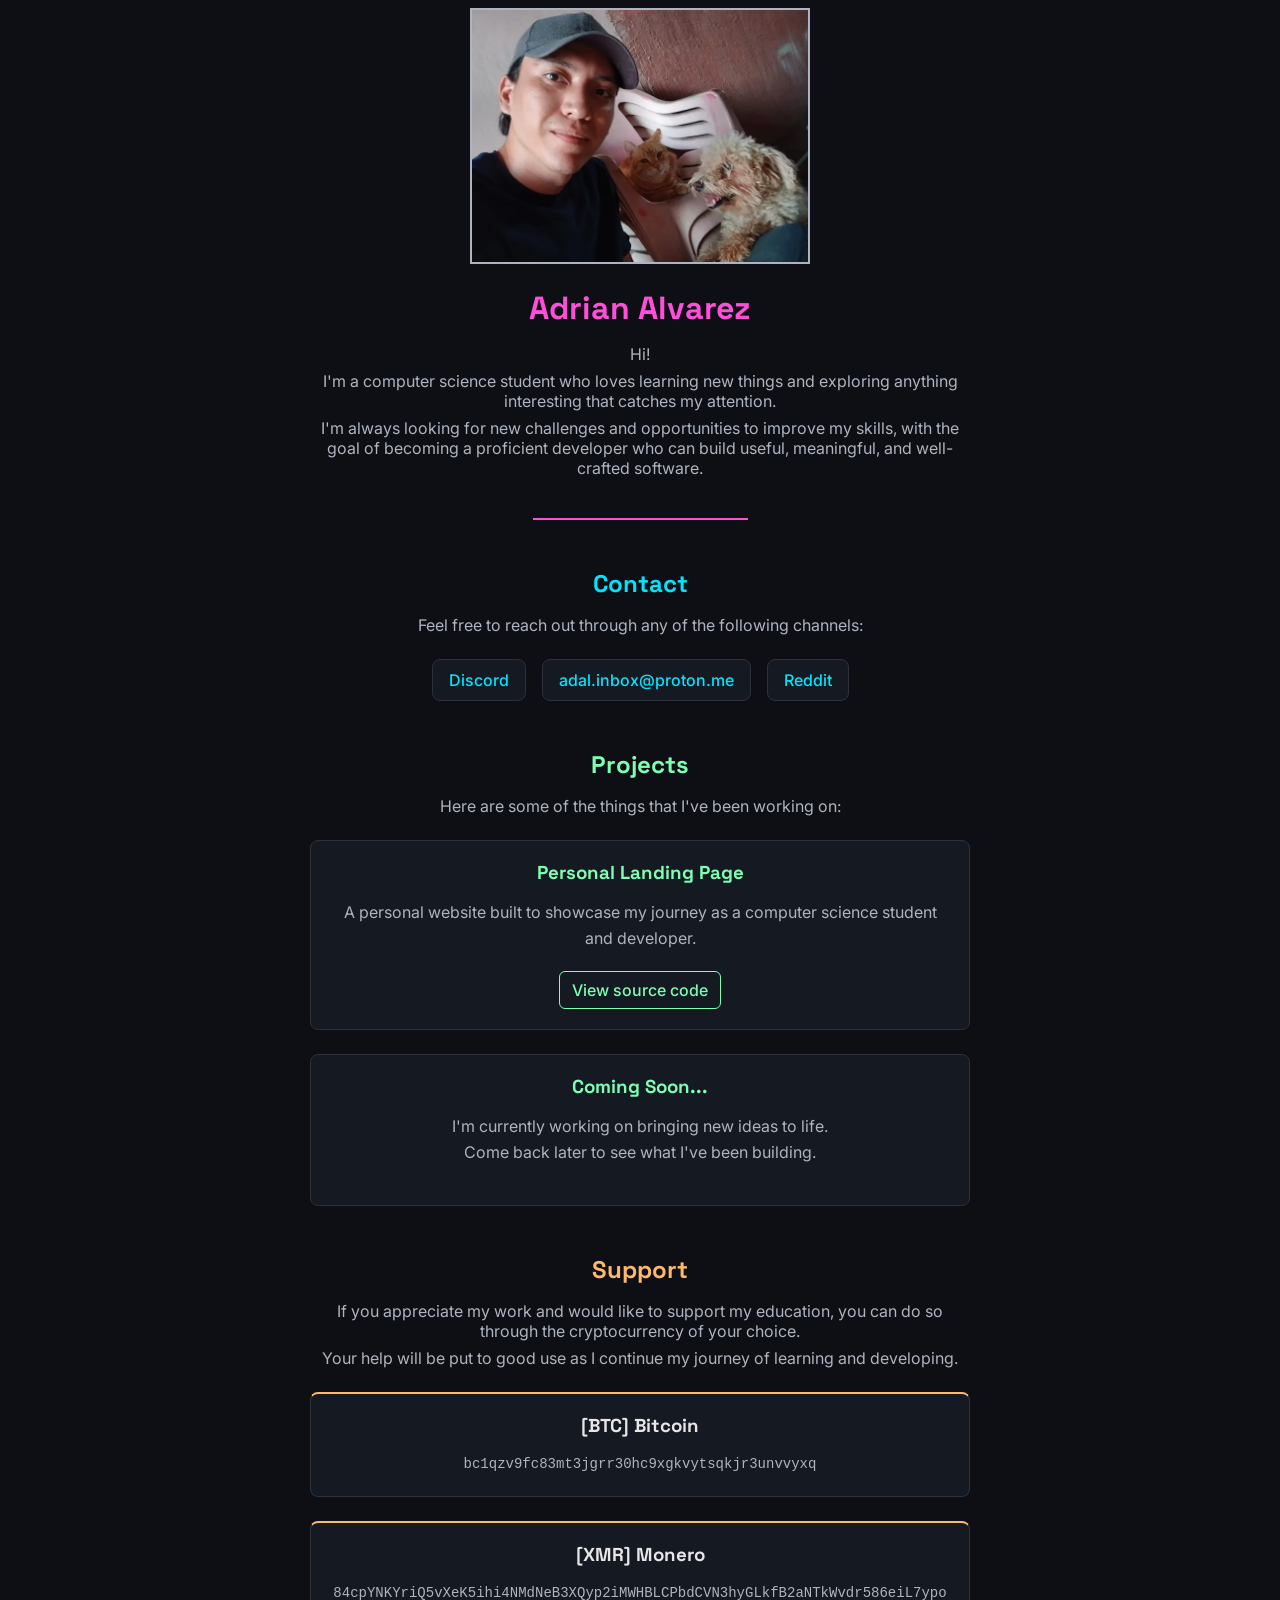
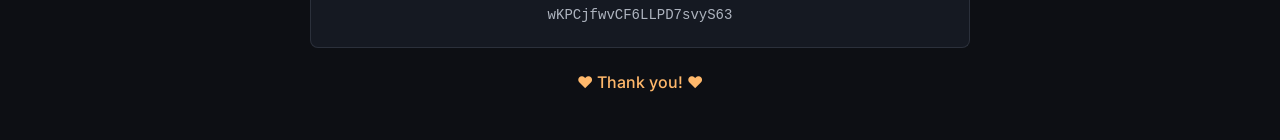
==== index.html @ d69be29f "Polish page content and styling" ====
<!DOCTYPE html>
<html lang="en">
<head>
    <meta charset="UTF-8">
    <meta name="viewport" content="width=device-width, initial-scale=1.0">
    <title>Adrian Alvarez | CS Student</title>
    <meta
        name="description"
        content="I'm Adrian Alvarez, a computer science student passionate about
        learning and building good software."
    >
    <link
        href="https://fonts.googleapis.com/css2?family=Inter:wght@400;500&family=Space+Grotesk:wght@500;600&display=swap"
        rel="stylesheet"
    >
    <link rel="stylesheet" href="./style.css">
</head>
<body>
    <main>
        <header>
            <img
                src="./images/me-ori-and-bobi.webp"
                alt="A photo of me hanging out with my cat and dog."
                width="680"
                height="510"
            >

            <h1>Adrian Alvarez</h1>

            <p class="intro-text">
                <span>Hi!</span>
                
                <span>
                    I'm a computer science student who loves learning new things
                    and exploring anything interesting that catches my attention.
                </span>

                <span>
                    I'm always looking for new challenges and opportunities to
                    improve my skills, with the goal of becoming a proficient
                    developer who can build useful, meaningful, and well-crafted
                    software.
                </span>
            </p>
        </header>

        <hr>

        <section class="contact">
            <h2>Contact</h2>

            <p>Feel free to reach out through any of the following channels:</p>

            <ul>
                <li>
                    <a
                        href="https://discord.com/users/1548171930622758974"
                        target="_blank"
                        rel="noopener noreferrer"
                    >
                        Discord
                    </a>
                </li>
                <li><a href="mailto:adal.inbox@proton.me">adal.inbox@proton.me</a></li>
                <li>
                    <a
                        href="https://www.reddit.com/user/adal0001/"
                        target="_blank"
                        rel="noopener noreferrer"
                    >
                        Reddit
                    </a>
                </li>
            </ul>
        </section>

        <section class="projects">
            <h2>Projects</h2>

            <p>Here are some of the things that I've been working on:</p>

            <article class="project-card">
                <h3>Personal Landing Page</h3>

                <p>
                    A personal website built to showcase my journey as a
                    computer science student and developer.
                </p>

                <a
                    href="https://github.com/adal001/personal-landing-page"
                    target="_blank"
                    rel="noopener noreferrer"
                >
                    View source code
                </a>
            </article>

            <article class="project-card">
                <h3>Coming Soon...</h3>

                <p>
                    I'm currently working on bringing new ideas to life.<br>
                    Come back later to see what I've been building.
                </p>
            </article>
        </section>

        <section class="support">
            <h2>Support</h2>

            <p class="support-text">
                <span>
                    If you appreciate my work and would like to support my
                    education, you can do so through the cryptocurrency of your
                    choice.
                </span>
                
                <span>
                    Your help will be put to good use as I continue my journey
                    of learning and developing.
                </span>
            </p>

            <article class="support-card bitcoin-card">
                <h3>[BTC] Bitcoin</h3>
                <p>bc1qzv9fc83mt3jgrr30hc9xgkvytsqkjr3unvvyxq</p>
            </article>

            <article class="support-card monero-card">
                <h3>[XMR] Monero</h3>
                <p>84cpYNKYriQ5vXeK5ihi4NMdNeB3XQyp2iMWHBLCPbdCVN3hyGLkfB2aNTkWvdr586eiL7ypowKPCjfwvCF6LLPD7svyS63</p>
            </article>

            <p class="support-thanks">❤️ Thank you! ❤️</p>
        </section>
    </main>
</body>
</html>
---- style.css ----
/* Global styles */

* {
    box-sizing: border-box;
}

body {
    background-color: #0D0F14;
    color: #E6E6E6;
    font-family: "Inter", sans-serif;
}

img {
    width: 100%;
    max-width: 340px;
    height: auto;
    display: block;
    margin: 0 auto;
    border: 2px solid #AEB4BF;
}

header {
    max-width: 700px;
    margin: 0 auto;
    padding: 0 20px;
}

p {
    text-align: center;
    margin: 0 auto;
    color: #AEB4BF;
}

/* Paragraph spacing */

.intro-text span:not(:last-child),
.support-text span:not(:last-child) {
    display: block;
    margin-bottom: 7px;
}

/* Main heading */

h1 {
    text-align: center;
    color: #FF4FD8;
    font-family: "Space Grotesk", sans-serif;
    margin: 24px 0 16px;
}

hr {
    border: none;
    border-top: 2px solid #FF4FD8;
    max-width: 215px;
    margin: 40px auto;
}

/* Section layout */

section {
    margin: 48px auto;
    padding: 0 20px;
    max-width: 700px;
}

/* Section headings and their colors */

section h2,
section h3 {
    text-align: center;
    font-family: "Space Grotesk", sans-serif;
    color: #E6E6E6;
}

section h2 {
    margin: 0 0 16px;
}

.contact h2 {
    color: #00E5FF;
}

.projects h2 {
    color: #7CFFB2;
}

.support h2 {
    color: #FFB86B;
}

/* Contact list */

section ul {
    display: flex;
    justify-content: center;
    flex-wrap: wrap;
    gap: 16px;
    list-style: none;
    padding: 0;
    margin: 24px 0 0;
}

section li {
    padding: 10px 16px;
    background-color: #151922;
    border: 1px solid #2B303B;
    border-radius: 8px;
}

/* Shared links and hover effects */

section a {
    color: #00E5FF;
    text-decoration: none;
    font-weight: 500;
}

section a:hover,
section a:focus-visible {
    color: #FF4FD8;
}

section a:focus-visible {
    outline: 2px solid #FF4FD8;
    outline-offset: 4px;
}

/* Project cards */

.project-card {
    background-color: #151922;
    border: 1px solid #2B303B;
    border-radius: 8px;
    padding: 20px;
    margin-top: 24px;
}

.project-card h3 {
    margin-top: 0;
    margin-bottom: 16px;
    color: #7CFFB2;
}

.project-card p {
    margin-bottom: 20px;
    line-height: 1.6;
}

.project-card a {
    display: block;
    width: fit-content;
    margin: 0 auto;
    padding: 8px 12px;
    border: 1px solid #7CFFB2;
    border-radius: 6px;
    transition: background-color 0.2s, color 0.2s;
    color: #7CFFB2;
}

.project-card a:hover,
.project-card a:focus-visible {
    background-color: #7CFFB2;
    color: #0D0F14;
}

.project-card a:focus-visible {
    outline: 2px solid #7CFFB2;
    outline-offset: 4px;
}

/* Support cards */

.support-card {
    background-color: #151922;
    border: 1px solid #2B303B;
    border-radius: 8px;
    padding: 20px;
    margin-top: 24px;
}

.support-card h3 {
    margin-top: 0;
    margin-bottom: 16px;
}

.support-card p {
    line-height: 1.6;
    overflow-wrap: anywhere;
    font-family: monospace;
    font-size: 14px;
}

.bitcoin-card,
.monero-card {
    border-top: 2px solid #FFB86B;
}

.support-thanks {
    margin-top: 24px;
    color: #FFB86B;
    font-weight: 500;
}
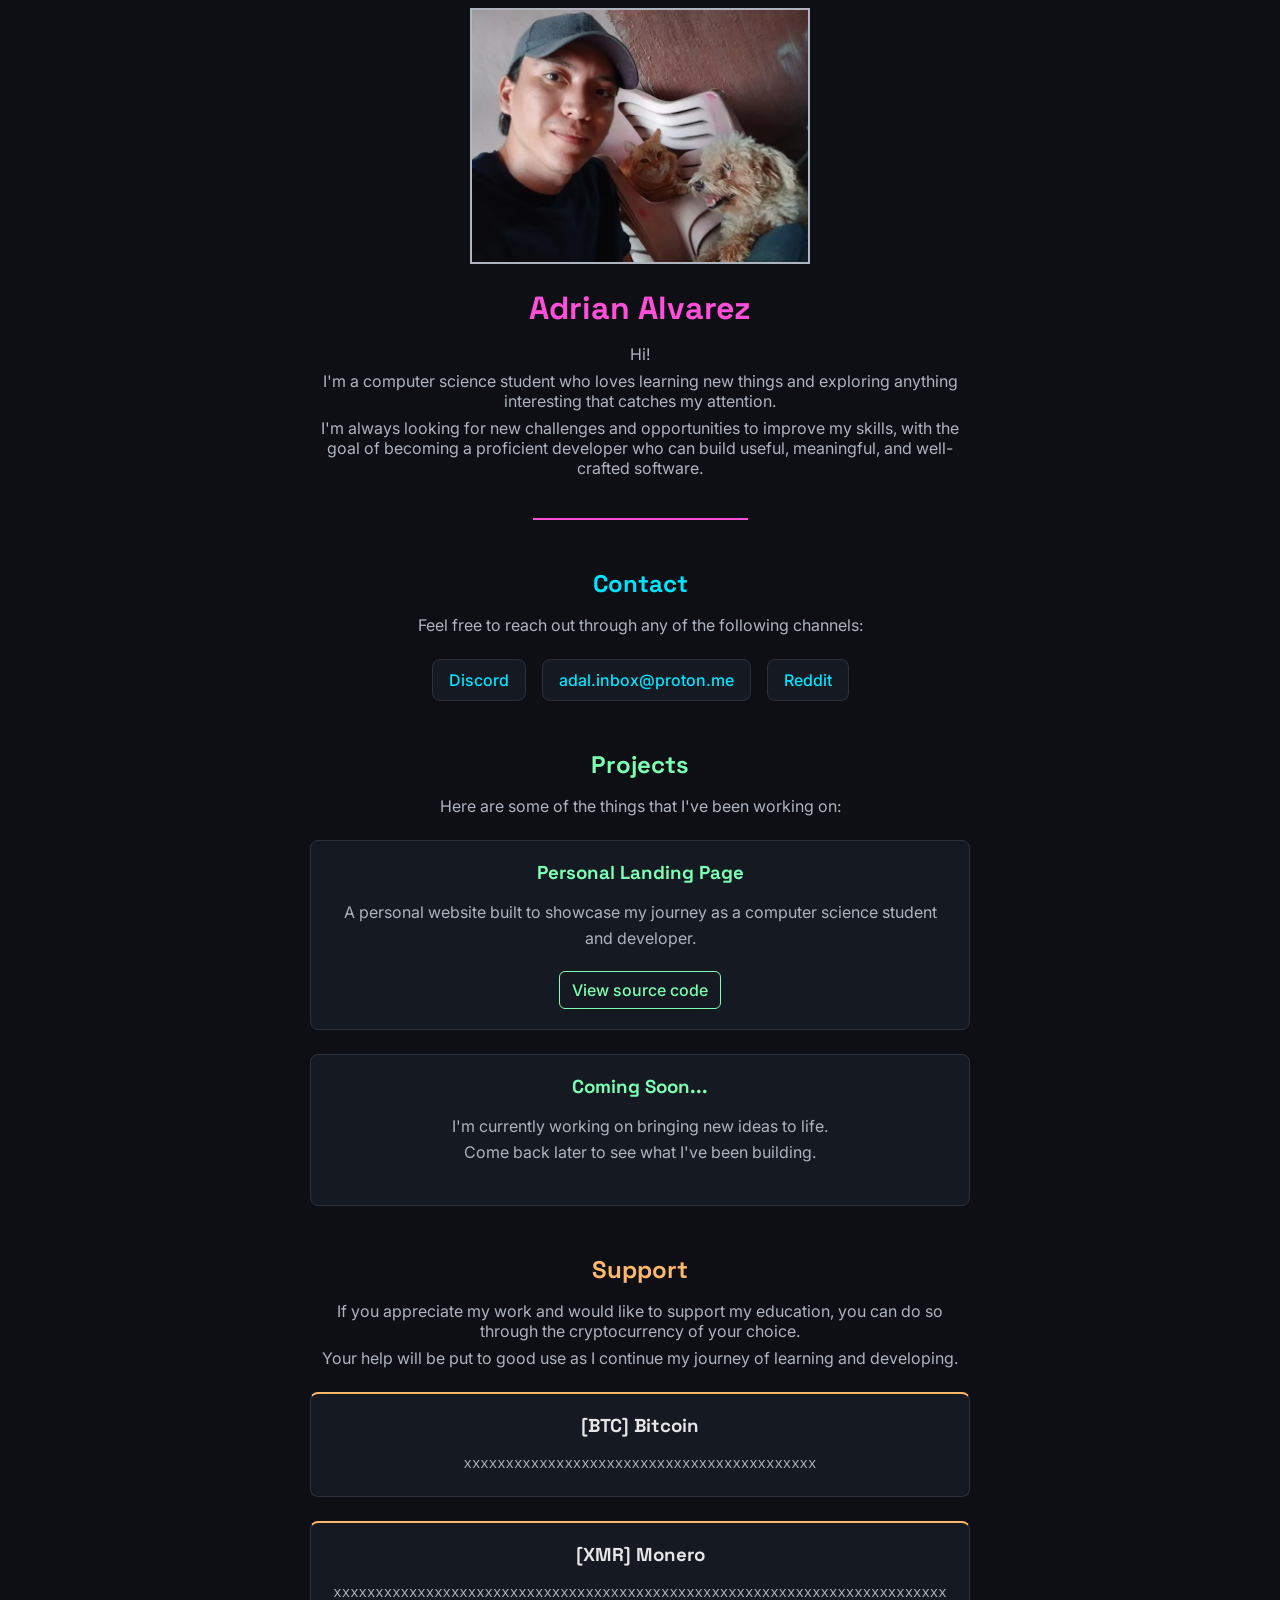
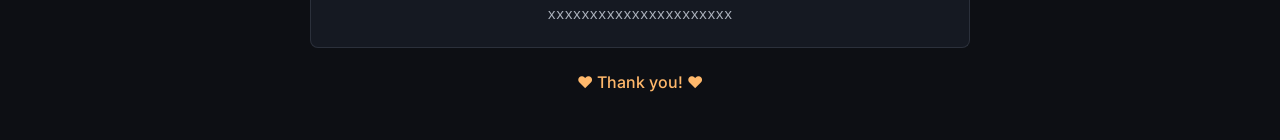
==== commit d5798334: "Replace wallet addresses with placeholders" ====
--- a/index.html
+++ b/index.html
@@ -124,12 +124,12 @@
 
             <article class="support-card bitcoin-card">
                 <h3>[BTC] Bitcoin</h3>
-                <p>bc1qzv9fc83mt3jgrr30hc9xgkvytsqkjr3unvvyxq</p>
+                <p>xxxxxxxxxxxxxxxxxxxxxxxxxxxxxxxxxxxxxxxxxx</p>
             </article>
 
             <article class="support-card monero-card">
                 <h3>[XMR] Monero</h3>
-                <p>84cpYNKYriQ5vXeK5ihi4NMdNeB3XQyp2iMWHBLCPbdCVN3hyGLkfB2aNTkWvdr586eiL7ypowKPCjfwvCF6LLPD7svyS63</p>
+                <p>xxxxxxxxxxxxxxxxxxxxxxxxxxxxxxxxxxxxxxxxxxxxxxxxxxxxxxxxxxxxxxxxxxxxxxxxxxxxxxxxxxxxxxxxxxxxxxx</p>
             </article>
 
             <p class="support-thanks">❤️ Thank you! ❤️</p>
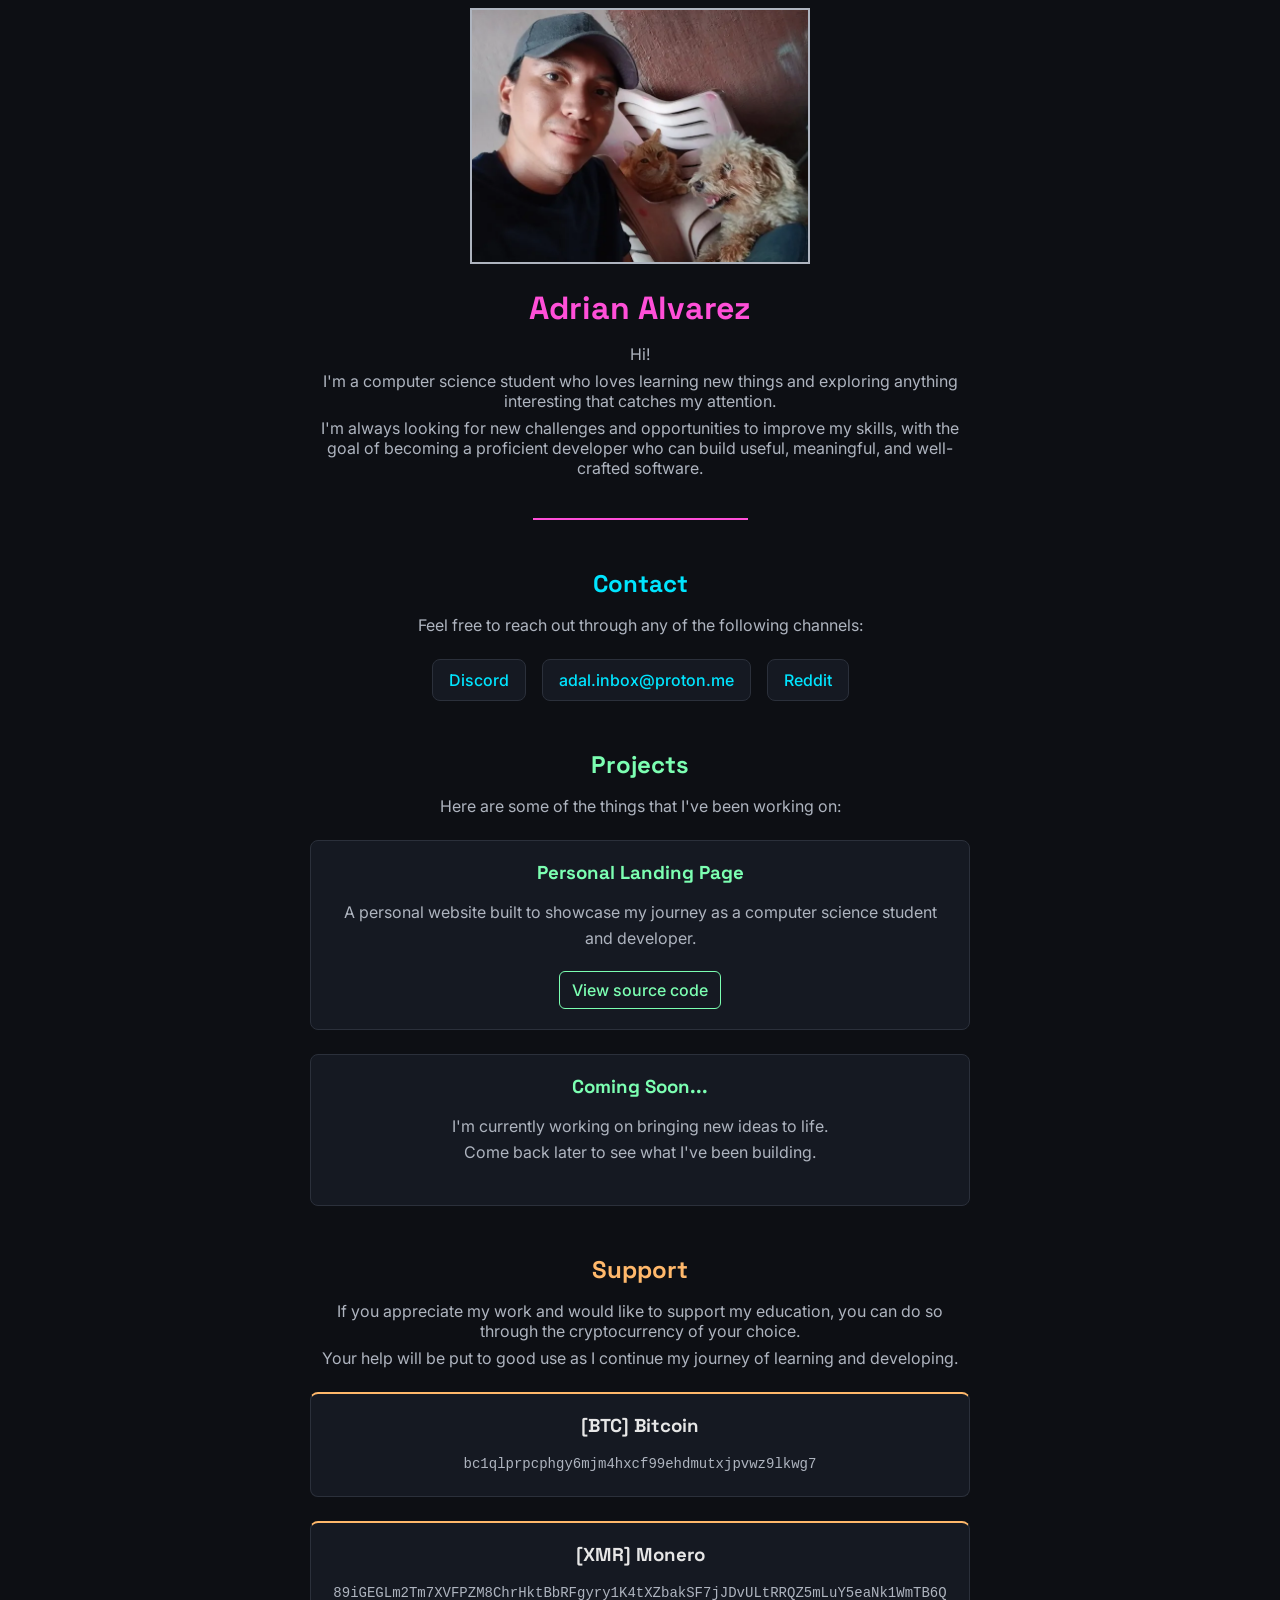
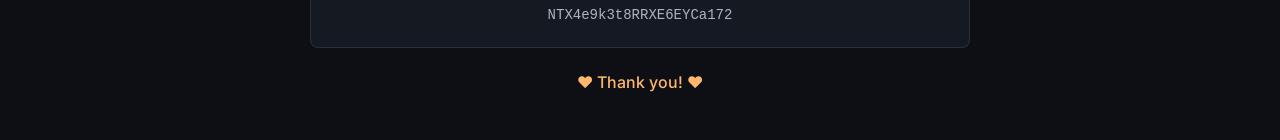
==== commit 8c7cac27: "Add new crypto wallet addresses" ====
--- a/index.html
+++ b/index.html
@@ -124,12 +124,12 @@
 
             <article class="support-card bitcoin-card">
                 <h3>[BTC] Bitcoin</h3>
-                <p>xxxxxxxxxxxxxxxxxxxxxxxxxxxxxxxxxxxxxxxxxx</p>
+                <p>bc1qlprpcphgy6mjm4hxcf99ehdmutxjpvwz9lkwg7</p>
             </article>
 
             <article class="support-card monero-card">
                 <h3>[XMR] Monero</h3>
-                <p>xxxxxxxxxxxxxxxxxxxxxxxxxxxxxxxxxxxxxxxxxxxxxxxxxxxxxxxxxxxxxxxxxxxxxxxxxxxxxxxxxxxxxxxxxxxxxxx</p>
+                <p>89iGEGLm2Tm7XVFPZM8ChrHktBbRFgyry1K4tXZbakSF7jJDvULtRRQZ5mLuY5eaNk1WmTB6QNTX4e9k3t8RRXE6EYCa172</p>
             </article>
 
             <p class="support-thanks">❤️ Thank you! ❤️</p>
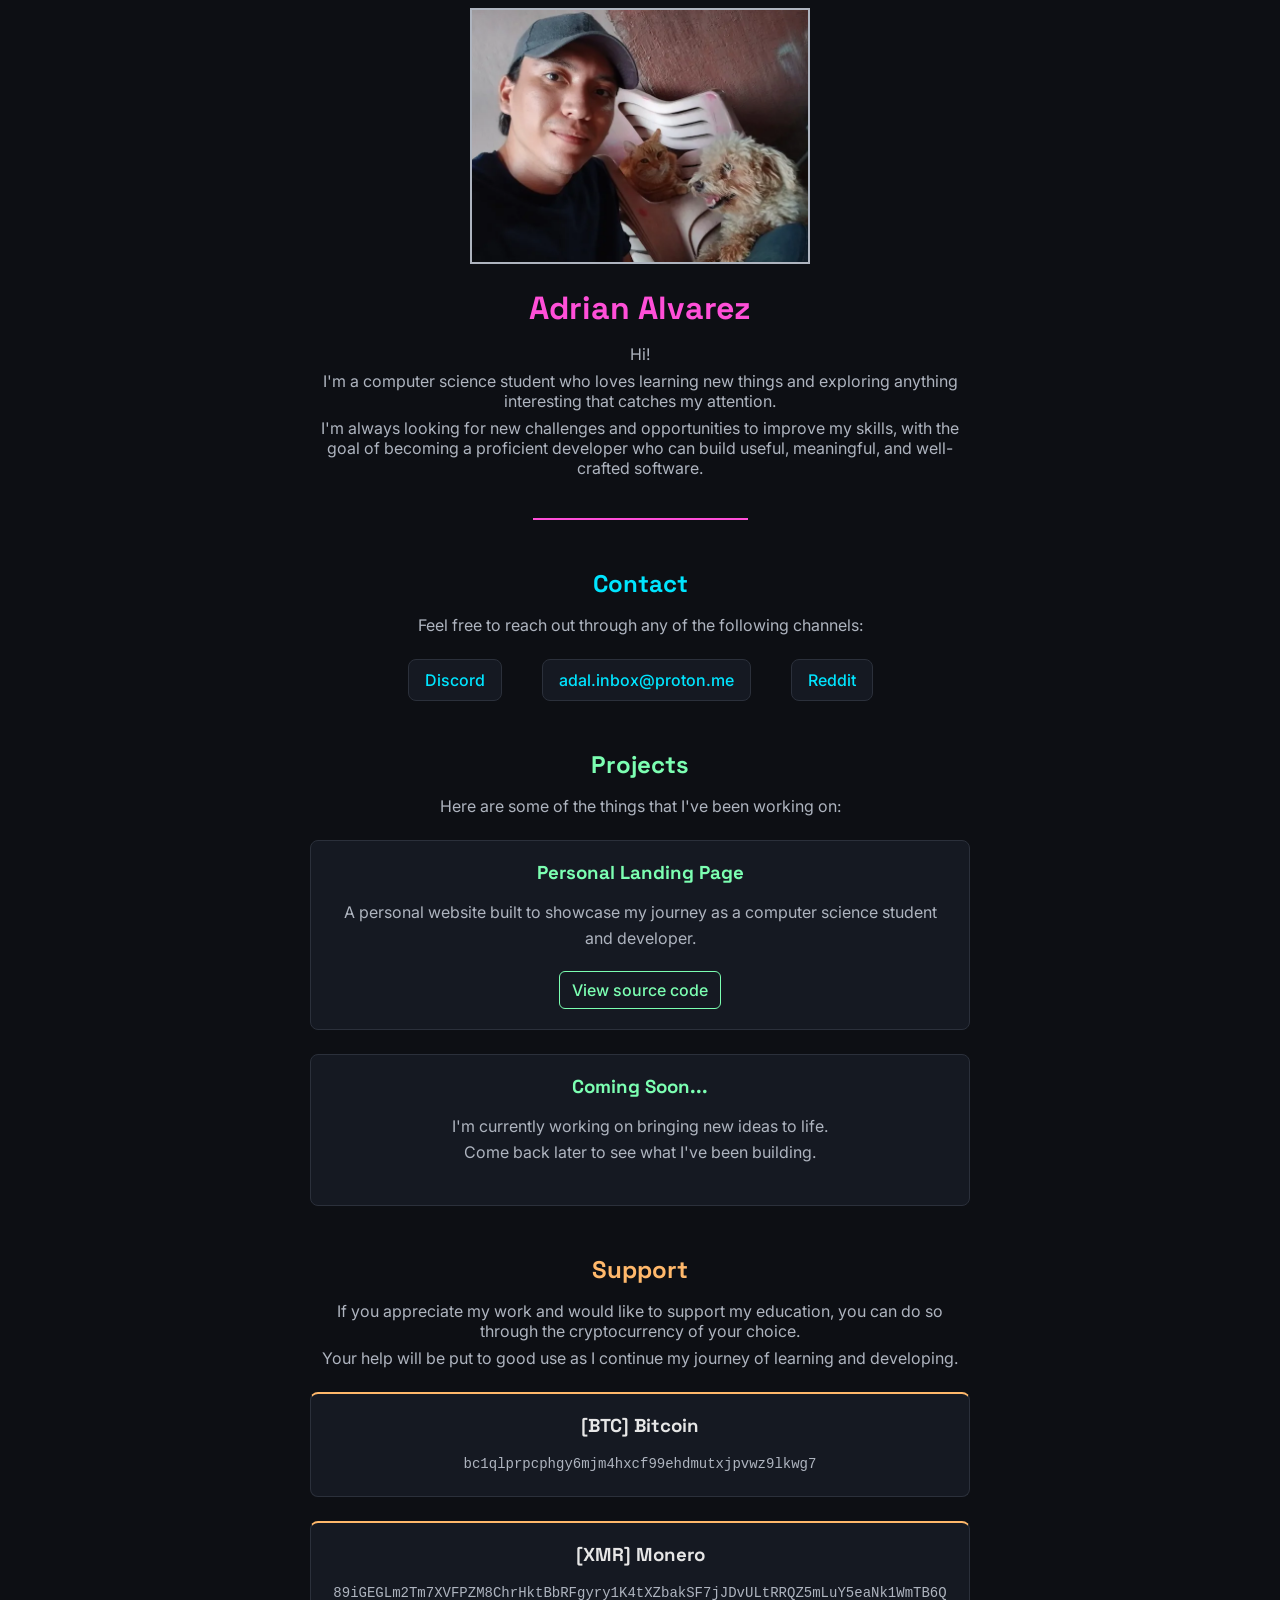
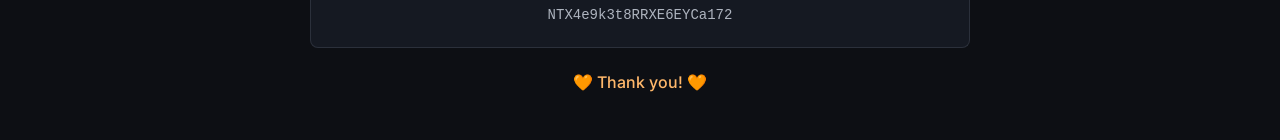
==== commit faf4e2ce: "Change support hearts to orange" ====
--- a/index.html
+++ b/index.html
@@ -132,7 +132,7 @@
                 <p>89iGEGLm2Tm7XVFPZM8ChrHktBbRFgyry1K4tXZbakSF7jJDvULtRRQZ5mLuY5eaNk1WmTB6QNTX4e9k3t8RRXE6EYCa172</p>
             </article>
 
-            <p class="support-thanks">❤️ Thank you! ❤️</p>
+            <p class="support-thanks">🧡 Thank you! 🧡</p>
         </section>
     </main>
 </body>
--- a/style.css
+++ b/style.css
@@ -94,7 +94,7 @@
     display: flex;
     justify-content: center;
     flex-wrap: wrap;
-    gap: 16px;
+    gap: 40px;
     list-style: none;
     padding: 0;
     margin: 24px 0 0;
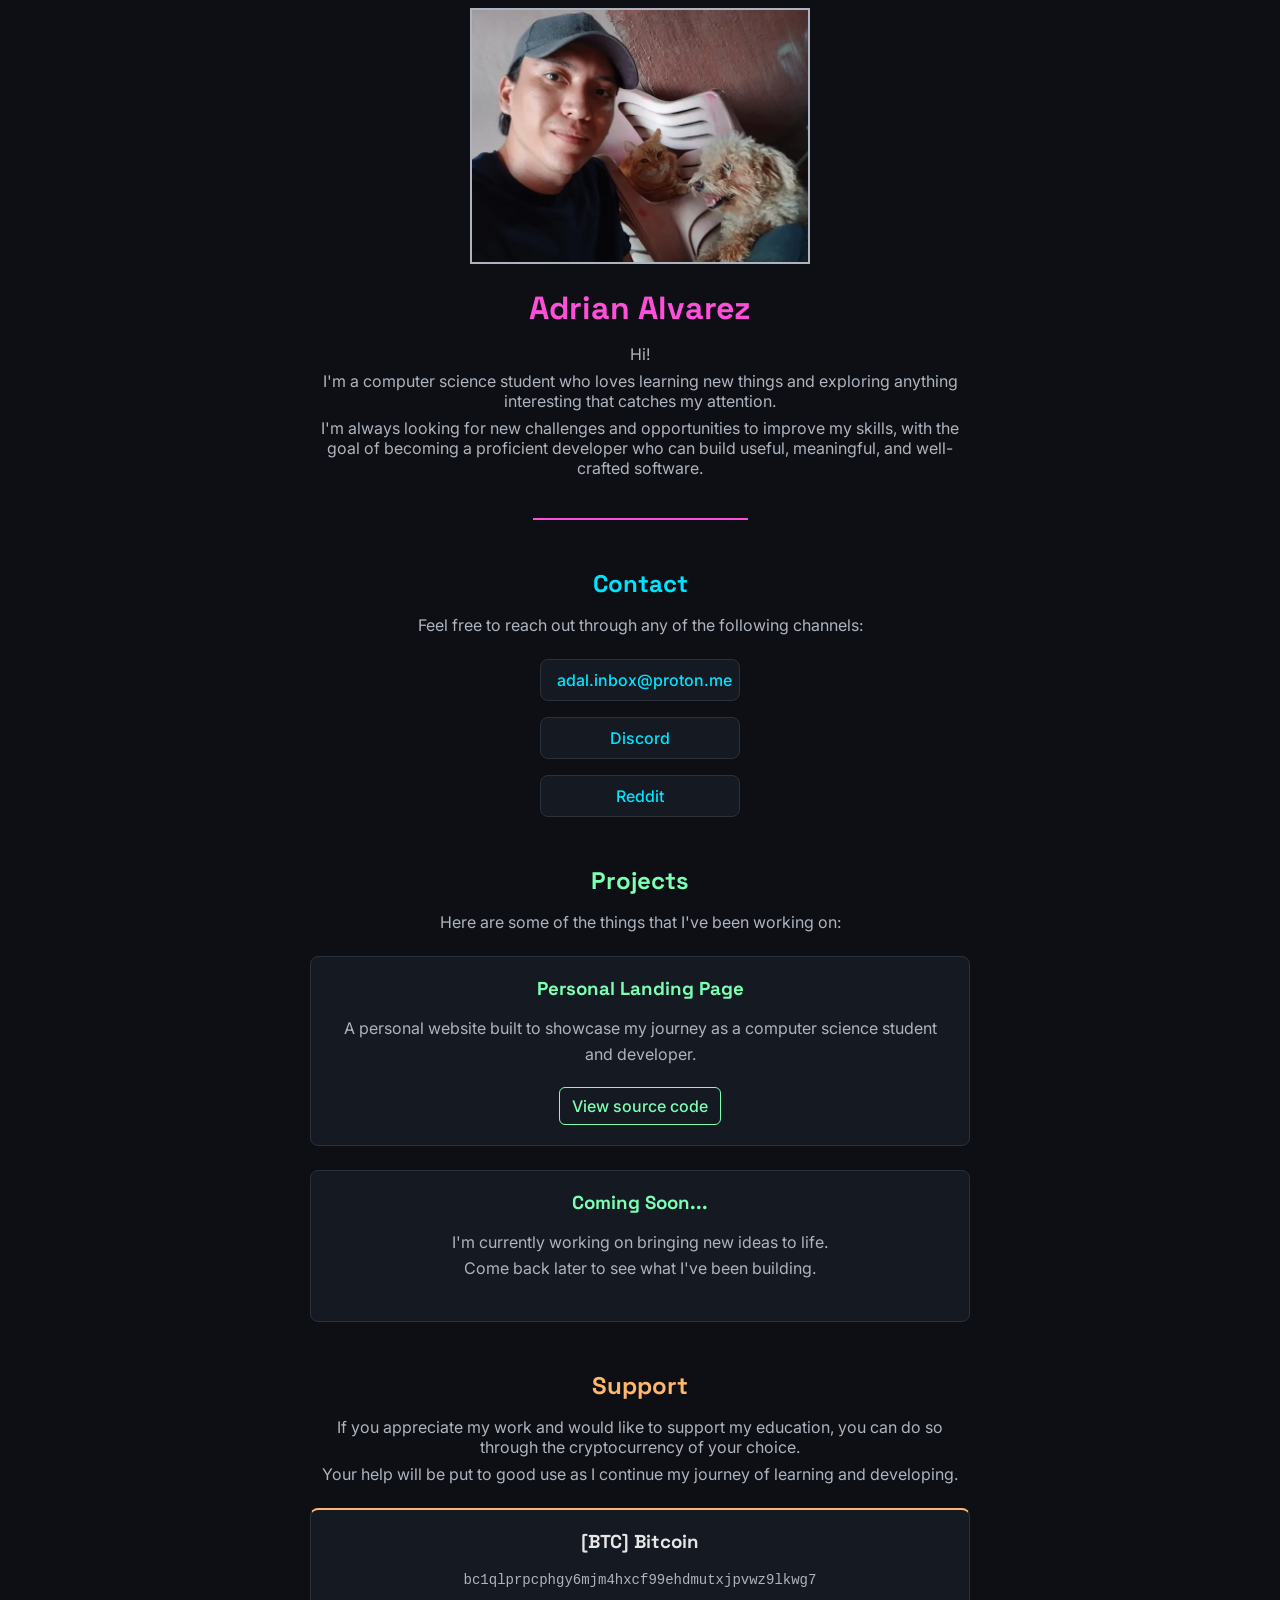
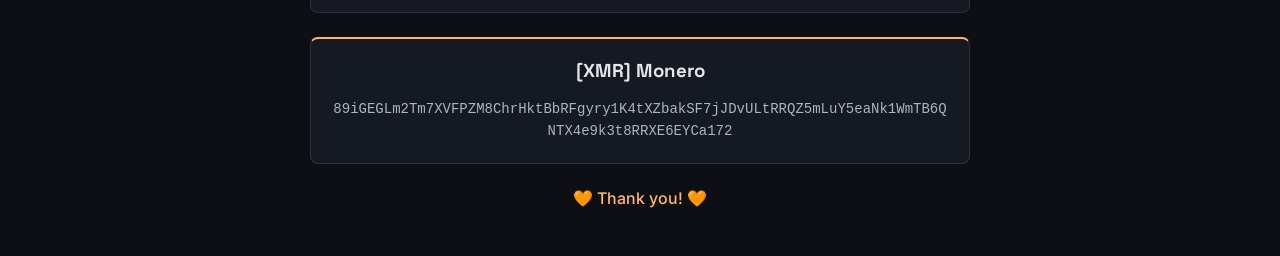
==== commit a532fb5c: "Refine contact list layout" ====
--- a/index.html
+++ b/index.html
@@ -52,6 +52,7 @@
             <p>Feel free to reach out through any of the following channels:</p>
 
             <ul>
+                <li><a href="mailto:adal.inbox@proton.me">adal.inbox@proton.me</a></li>
                 <li>
                     <a
                         href="https://discord.com/users/1548171930622758974"
@@ -61,7 +62,6 @@
                         Discord
                     </a>
                 </li>
-                <li><a href="mailto:adal.inbox@proton.me">adal.inbox@proton.me</a></li>
                 <li>
                     <a
                         href="https://www.reddit.com/user/adal0001/"
--- a/style.css
+++ b/style.css
@@ -90,18 +90,21 @@
 
 /* Contact list */
 
-section ul {
+.contact ul {
     display: flex;
-    justify-content: center;
-    flex-wrap: wrap;
-    gap: 40px;
+    flex-direction: column;
+    align-items: center;
+    gap: 16px;
     list-style: none;
     padding: 0;
     margin: 24px 0 0;
 }
 
-section li {
+.contact li {
+    width: 200px;
+    max-width: 100%;
     padding: 10px 16px;
+    text-align: center;
     background-color: #151922;
     border: 1px solid #2B303B;
     border-radius: 8px;
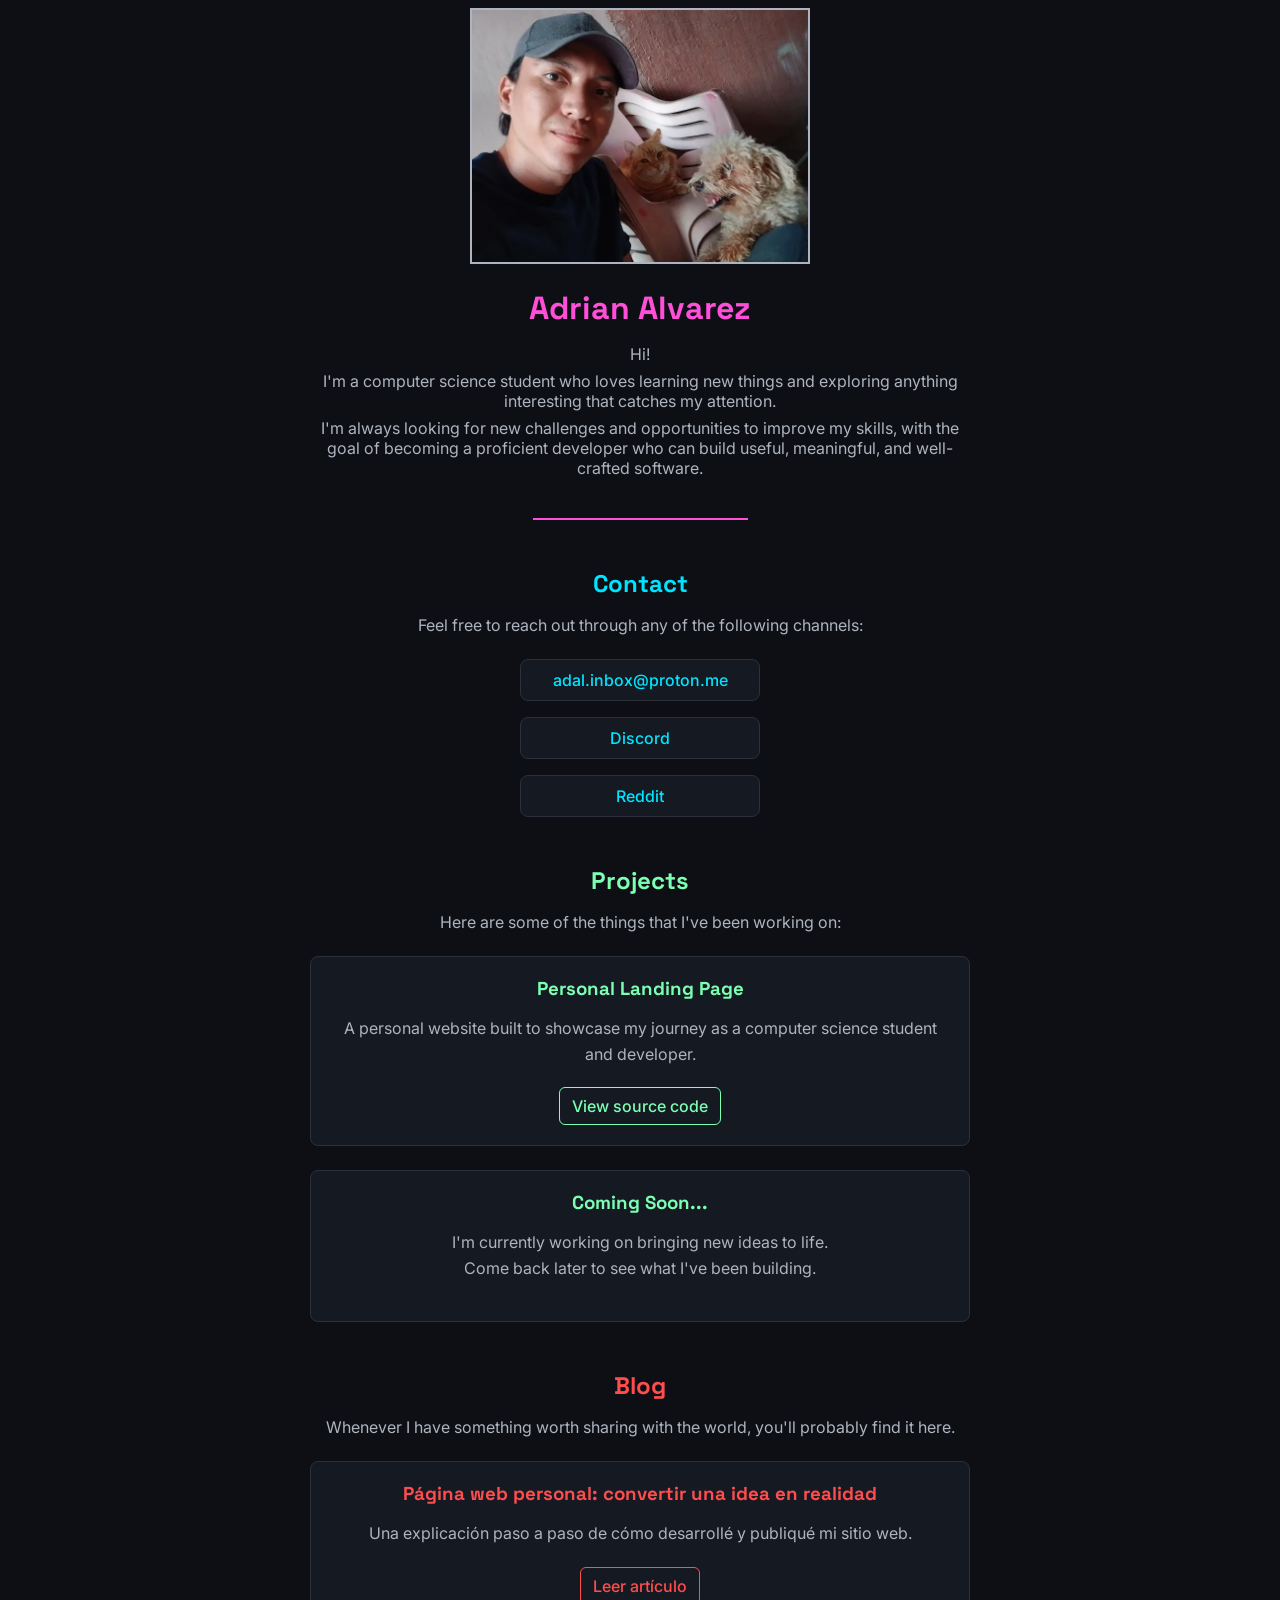
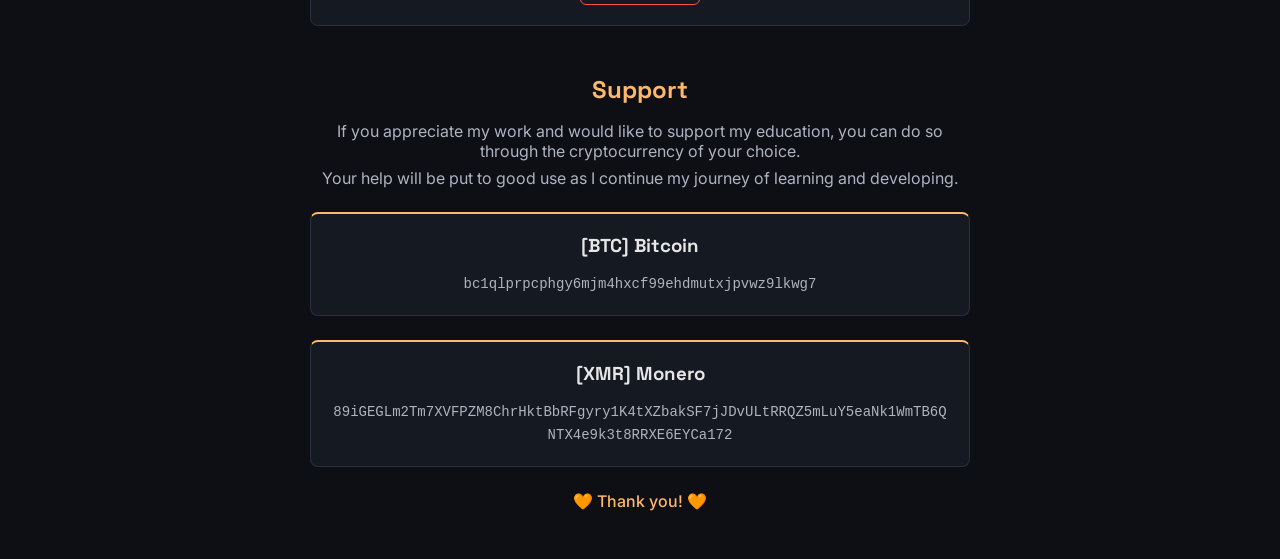
==== commit 7710276a: "Add blog section to personal landing page" ====
--- a/index.html
+++ b/index.html
@@ -106,6 +106,26 @@
             </article>
         </section>
 
+        <section class="blog">
+            <h2>Blog</h2>
+                <p>
+                    Whenever I have something worth sharing with the world,
+                    you'll probably find it here.
+                </p>
+
+                <article class="blog-card">
+                    <h3>Página web personal: convertir una idea en realidad</h3>
+                        <p>
+                            Una explicación paso a paso de cómo desarrollé y
+                            publiqué mi sitio web.
+                        </p>
+
+                        <a href="./blog/proyecto-pagina-web-personal.html">
+                            Leer artículo
+                        </a>
+                </article>
+        </section>
+
         <section class="support">
             <h2>Support</h2>
 
--- a/style.css
+++ b/style.css
@@ -82,6 +82,10 @@
 
 .projects h2 {
     color: #7CFFB2;
+}
+
+.blog h2 {
+    color: #FF4D4D;
 }
 
 .support h2 {
@@ -101,7 +105,7 @@
 }
 
 .contact li {
-    width: 200px;
+    width: 240px;
     max-width: 100%;
     padding: 10px 16px;
     text-align: center;
@@ -171,6 +175,49 @@
     outline-offset: 4px;
 }
 
+/* Blog cards */
+
+.blog-card {
+    background-color: #151922;
+    border: 1px solid #2B303B;
+    border-radius: 8px;
+    padding: 20px;
+    margin-top: 24px;
+}
+
+.blog-card h3 {
+    margin-top: 0;
+    margin-bottom: 16px;
+    color: #FF4D4D;
+}
+
+.blog-card p {
+    margin-bottom: 20px;
+    line-height: 1.6;
+}
+
+.blog-card a {
+    display: block;
+    width: fit-content;
+    margin: 0 auto;
+    padding: 8px 12px;
+    border: 1px solid #FF4D4D;
+    border-radius: 6px;
+    transition: background-color 0.2s, color 0.2s;
+    color: #FF4D4D;
+}
+
+.blog-card a:hover,
+.blog-card a:focus-visible {
+    background-color: #FF4D4D;
+    color: #0D0F14;
+}
+
+.blog-card a:focus-visible {
+    outline: 2px solid #FF4D4D;
+    outline-offset: 4px;
+}
+
 /* Support cards */
 
 .support-card {
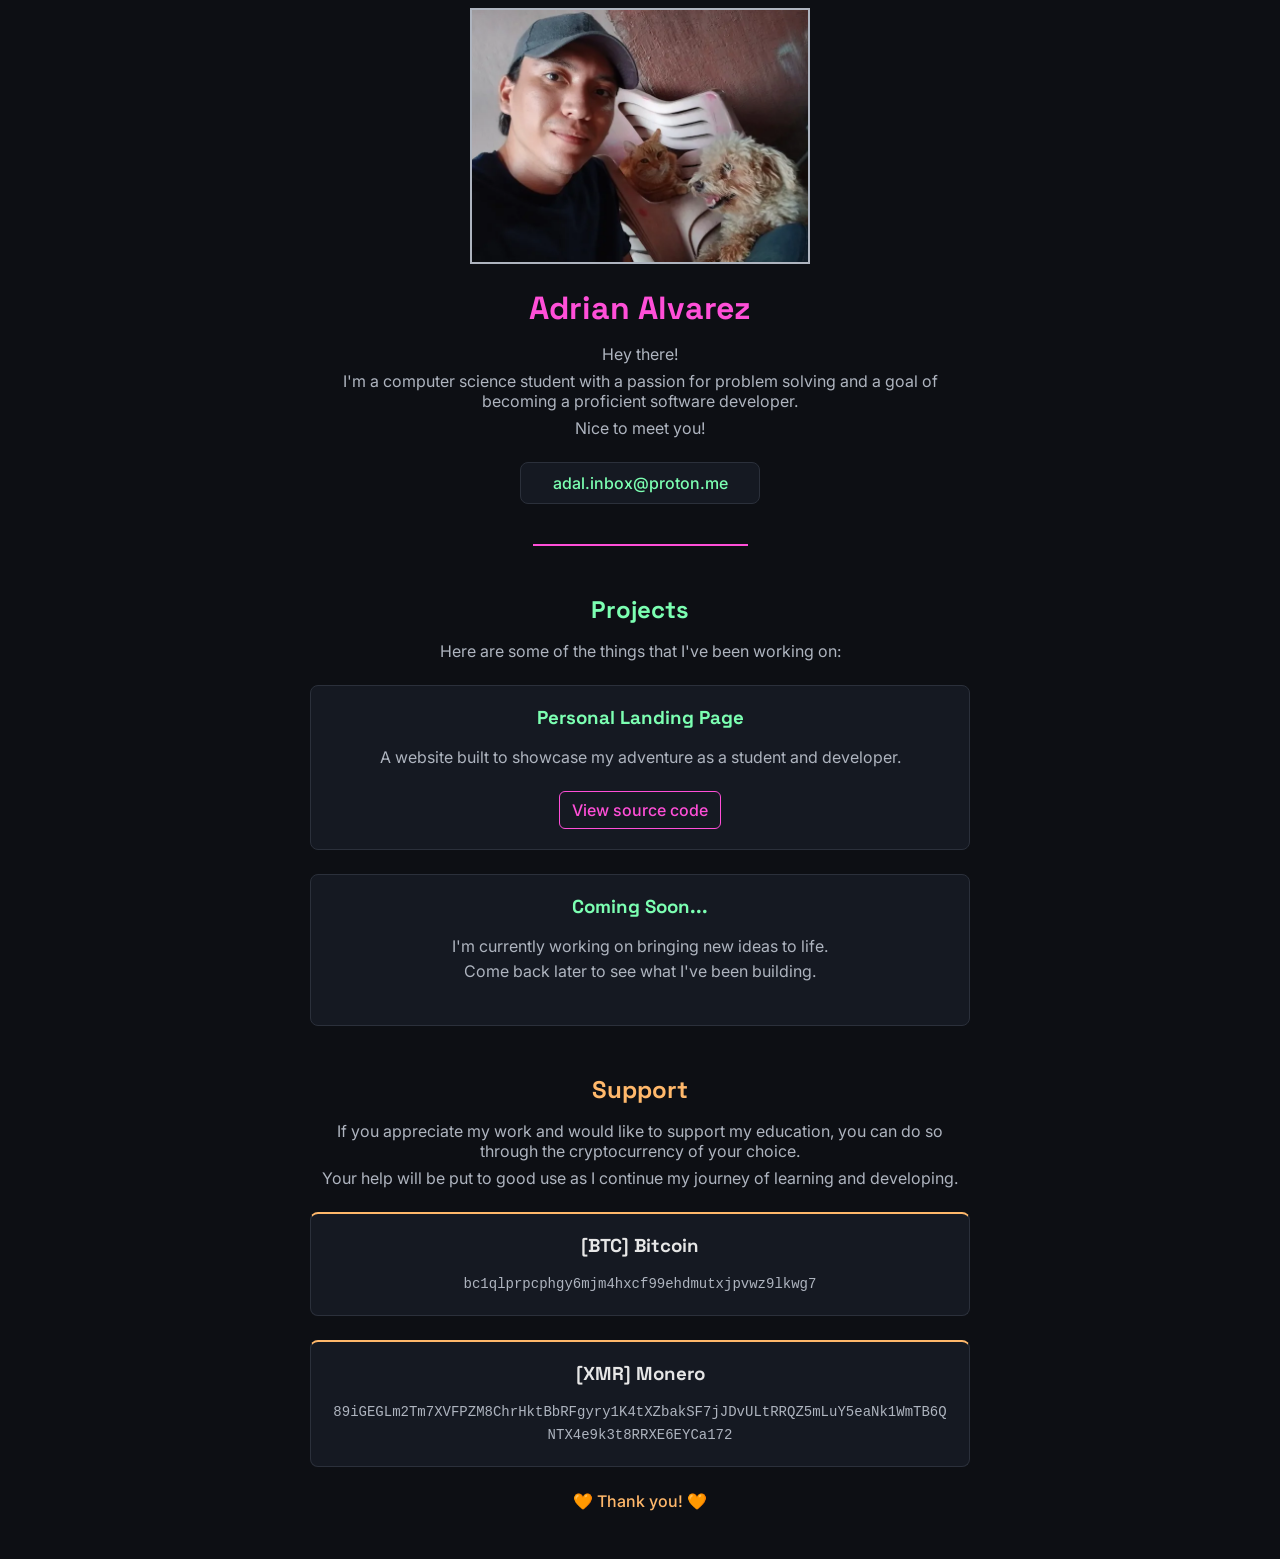
==== commit 8bf3c1b4: "Refine landing page layout and styling" ====
--- a/index.html
+++ b/index.html
@@ -7,7 +7,7 @@
     <meta
         name="description"
         content="I'm Adrian Alvarez, a computer science student passionate about
-        learning and building good software."
+        problem-solving and software development."
     >
     <link
         href="https://fonts.googleapis.com/css2?family=Inter:wght@400;500&family=Space+Grotesk:wght@500;600&display=swap"
@@ -28,51 +28,23 @@
             <h1>Adrian Alvarez</h1>
 
             <p class="intro-text">
-                <span>Hi!</span>
+                <span>Hey there!</span>
                 
                 <span>
-                    I'm a computer science student who loves learning new things
-                    and exploring anything interesting that catches my attention.
+                    I'm a computer science student with a passion for problem
+                    solving and a goal of becoming a proficient software
+                    developer.
                 </span>
 
-                <span>
-                    I'm always looking for new challenges and opportunities to
-                    improve my skills, with the goal of becoming a proficient
-                    developer who can build useful, meaningful, and well-crafted
-                    software.
-                </span>
+                <span>Nice to meet you!</span>
             </p>
+
+            <div class="email-card">
+                <a href="mailto:adal.inbox@proton.me">adal.inbox@proton.me</a>
+            </div>
         </header>
 
         <hr>
-
-        <section class="contact">
-            <h2>Contact</h2>
-
-            <p>Feel free to reach out through any of the following channels:</p>
-
-            <ul>
-                <li><a href="mailto:adal.inbox@proton.me">adal.inbox@proton.me</a></li>
-                <li>
-                    <a
-                        href="https://discord.com/users/1548171930622758974"
-                        target="_blank"
-                        rel="noopener noreferrer"
-                    >
-                        Discord
-                    </a>
-                </li>
-                <li>
-                    <a
-                        href="https://www.reddit.com/user/adal0001/"
-                        target="_blank"
-                        rel="noopener noreferrer"
-                    >
-                        Reddit
-                    </a>
-                </li>
-            </ul>
-        </section>
 
         <section class="projects">
             <h2>Projects</h2>
@@ -83,8 +55,8 @@
                 <h3>Personal Landing Page</h3>
 
                 <p>
-                    A personal website built to showcase my journey as a
-                    computer science student and developer.
+                    A website built to showcase my adventure as a student and
+                    developer.
                 </p>
 
                 <a
@@ -104,26 +76,6 @@
                     Come back later to see what I've been building.
                 </p>
             </article>
-        </section>
-
-        <section class="blog">
-            <h2>Blog</h2>
-                <p>
-                    Whenever I have something worth sharing with the world,
-                    you'll probably find it here.
-                </p>
-
-                <article class="blog-card">
-                    <h3>Página web personal: convertir una idea en realidad</h3>
-                        <p>
-                            Una explicación paso a paso de cómo desarrollé y
-                            publiqué mi sitio web.
-                        </p>
-
-                        <a href="./blog/proyecto-pagina-web-personal.html">
-                            Leer artículo
-                        </a>
-                </article>
         </section>
 
         <section class="support">
--- a/style.css
+++ b/style.css
@@ -55,6 +55,35 @@
     margin: 40px auto;
 }
 
+/* Email card */
+
+.email-card {
+    width: 240px;
+    max-width: 100%;
+    padding: 10px 16px;
+    margin: 24px auto 0;
+    text-align: center;
+    background-color: #151922;
+    border: 1px solid #2B303B;
+    border-radius: 8px;
+}
+
+.email-card a {
+    color: #7CFFB2;
+    text-decoration: none;
+    font-weight: 500;
+}
+
+.email-card a:hover,
+.email-card a:focus-visible {
+    color: #FF4FD8;
+}
+
+.email-card a:focus-visible {
+    outline: 2px solid #FF4FD8;
+    outline-offset: 4px;
+}
+
 /* Section layout */
 
 section {
@@ -76,42 +105,12 @@
     margin: 0 0 16px;
 }
 
-.contact h2 {
-    color: #00E5FF;
-}
-
 .projects h2 {
     color: #7CFFB2;
 }
 
-.blog h2 {
-    color: #FF4D4D;
-}
-
 .support h2 {
     color: #FFB86B;
-}
-
-/* Contact list */
-
-.contact ul {
-    display: flex;
-    flex-direction: column;
-    align-items: center;
-    gap: 16px;
-    list-style: none;
-    padding: 0;
-    margin: 24px 0 0;
-}
-
-.contact li {
-    width: 240px;
-    max-width: 100%;
-    padding: 10px 16px;
-    text-align: center;
-    background-color: #151922;
-    border: 1px solid #2B303B;
-    border-radius: 8px;
 }
 
 /* Shared links and hover effects */
@@ -158,63 +157,21 @@
     width: fit-content;
     margin: 0 auto;
     padding: 8px 12px;
-    border: 1px solid #7CFFB2;
+    border: 1px solid #FF4FD8;
     border-radius: 6px;
     transition: background-color 0.2s, color 0.2s;
-    color: #7CFFB2;
+    color: #FF4FD8;
 }
 
 .project-card a:hover,
 .project-card a:focus-visible {
     background-color: #7CFFB2;
+    border-color: #7CFFB2;
     color: #0D0F14;
 }
 
 .project-card a:focus-visible {
     outline: 2px solid #7CFFB2;
-    outline-offset: 4px;
-}
-
-/* Blog cards */
-
-.blog-card {
-    background-color: #151922;
-    border: 1px solid #2B303B;
-    border-radius: 8px;
-    padding: 20px;
-    margin-top: 24px;
-}
-
-.blog-card h3 {
-    margin-top: 0;
-    margin-bottom: 16px;
-    color: #FF4D4D;
-}
-
-.blog-card p {
-    margin-bottom: 20px;
-    line-height: 1.6;
-}
-
-.blog-card a {
-    display: block;
-    width: fit-content;
-    margin: 0 auto;
-    padding: 8px 12px;
-    border: 1px solid #FF4D4D;
-    border-radius: 6px;
-    transition: background-color 0.2s, color 0.2s;
-    color: #FF4D4D;
-}
-
-.blog-card a:hover,
-.blog-card a:focus-visible {
-    background-color: #FF4D4D;
-    color: #0D0F14;
-}
-
-.blog-card a:focus-visible {
-    outline: 2px solid #FF4D4D;
     outline-offset: 4px;
 }
 
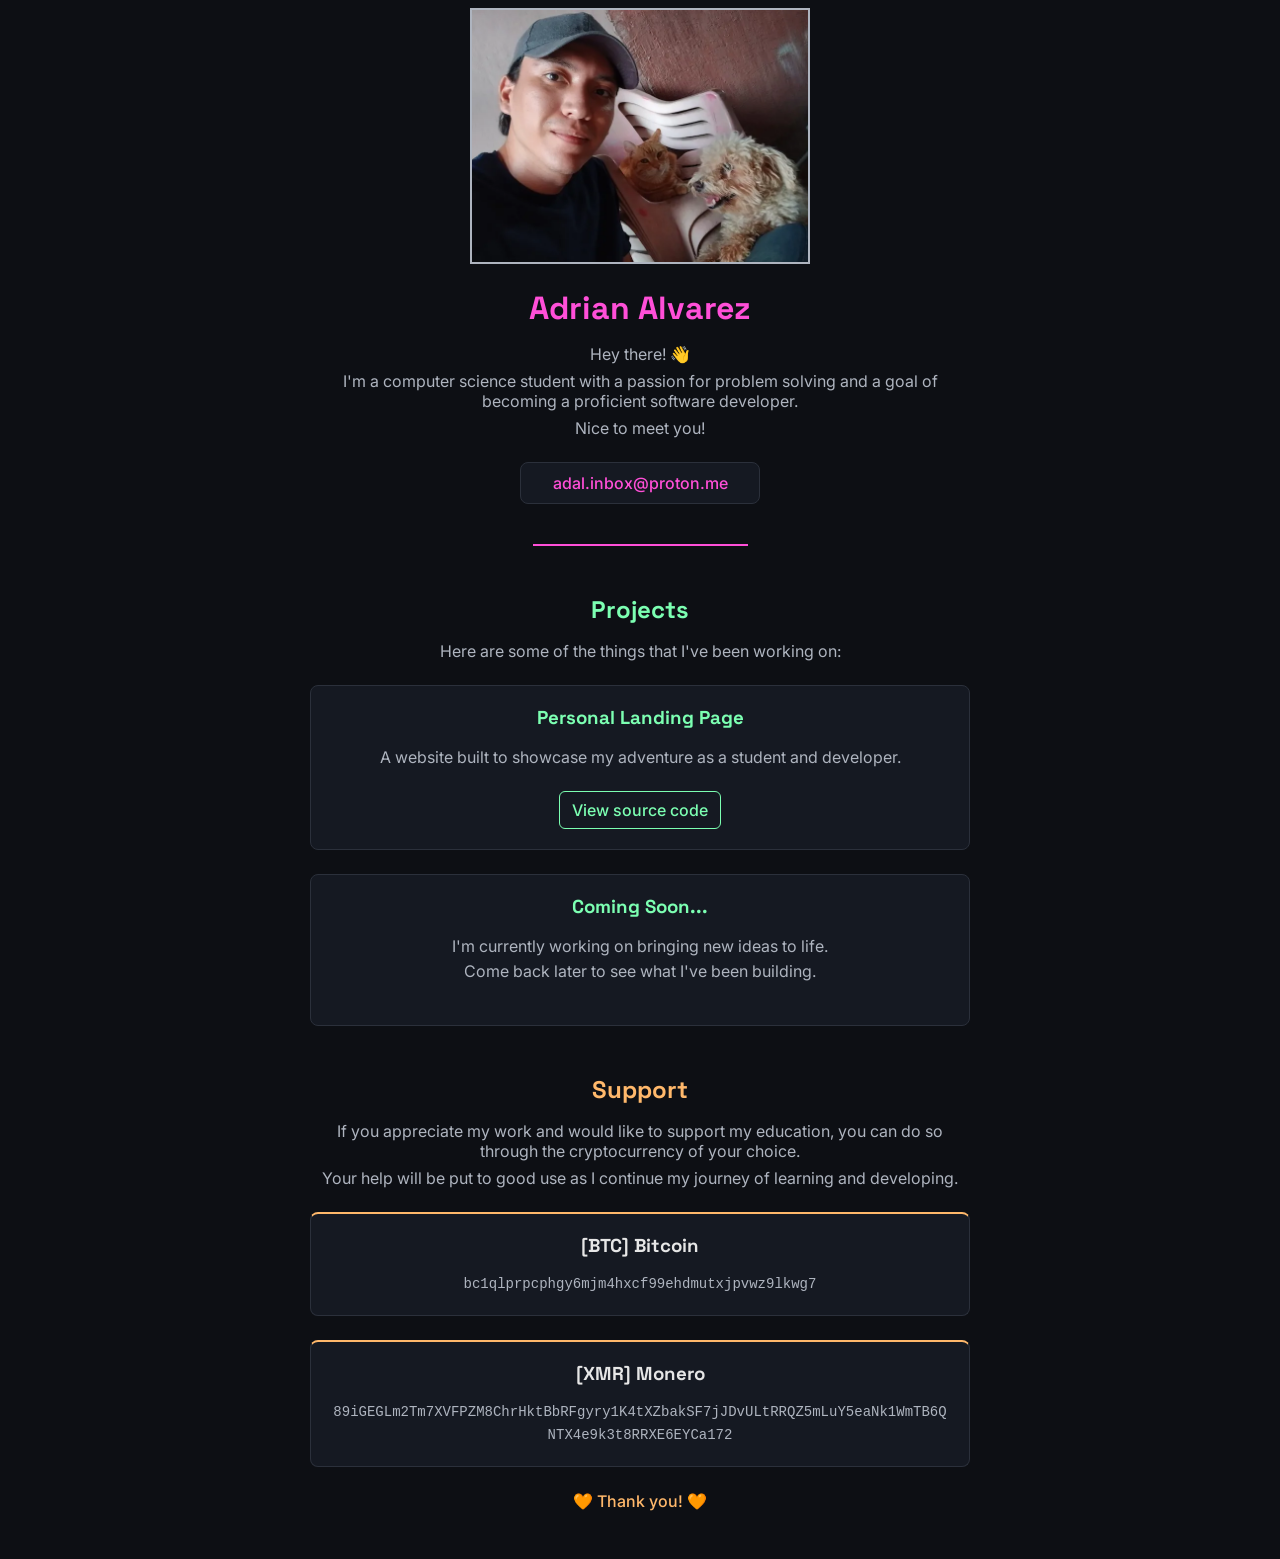
==== commit 00255178: "Add greeting emoji to introduction text" ====
--- a/index.html
+++ b/index.html
@@ -28,7 +28,7 @@
             <h1>Adrian Alvarez</h1>
 
             <p class="intro-text">
-                <span>Hey there!</span>
+                <span>Hey there! 👋</span>
                 
                 <span>
                     I'm a computer science student with a passion for problem
--- a/style.css
+++ b/style.css
@@ -69,18 +69,18 @@
 }
 
 .email-card a {
-    color: #7CFFB2;
+    color: #FF4FD8;
     text-decoration: none;
     font-weight: 500;
 }
 
 .email-card a:hover,
 .email-card a:focus-visible {
-    color: #FF4FD8;
+    color: #7CFFB2;
 }
 
 .email-card a:focus-visible {
-    outline: 2px solid #FF4FD8;
+    outline: 2px solid #7CFFB2;
     outline-offset: 4px;
 }
 
@@ -157,21 +157,21 @@
     width: fit-content;
     margin: 0 auto;
     padding: 8px 12px;
-    border: 1px solid #FF4FD8;
+    border: 1px solid #7CFFB2;
     border-radius: 6px;
     transition: background-color 0.2s, color 0.2s;
-    color: #FF4FD8;
+    color: #7CFFB2;
 }
 
 .project-card a:hover,
 .project-card a:focus-visible {
-    background-color: #7CFFB2;
-    border-color: #7CFFB2;
+    background-color: #FF4FD8;
+    border-color: #FF4FD8;
     color: #0D0F14;
 }
 
 .project-card a:focus-visible {
-    outline: 2px solid #7CFFB2;
+    outline: 2px solid #FF4FD8;
     outline-offset: 4px;
 }
 
